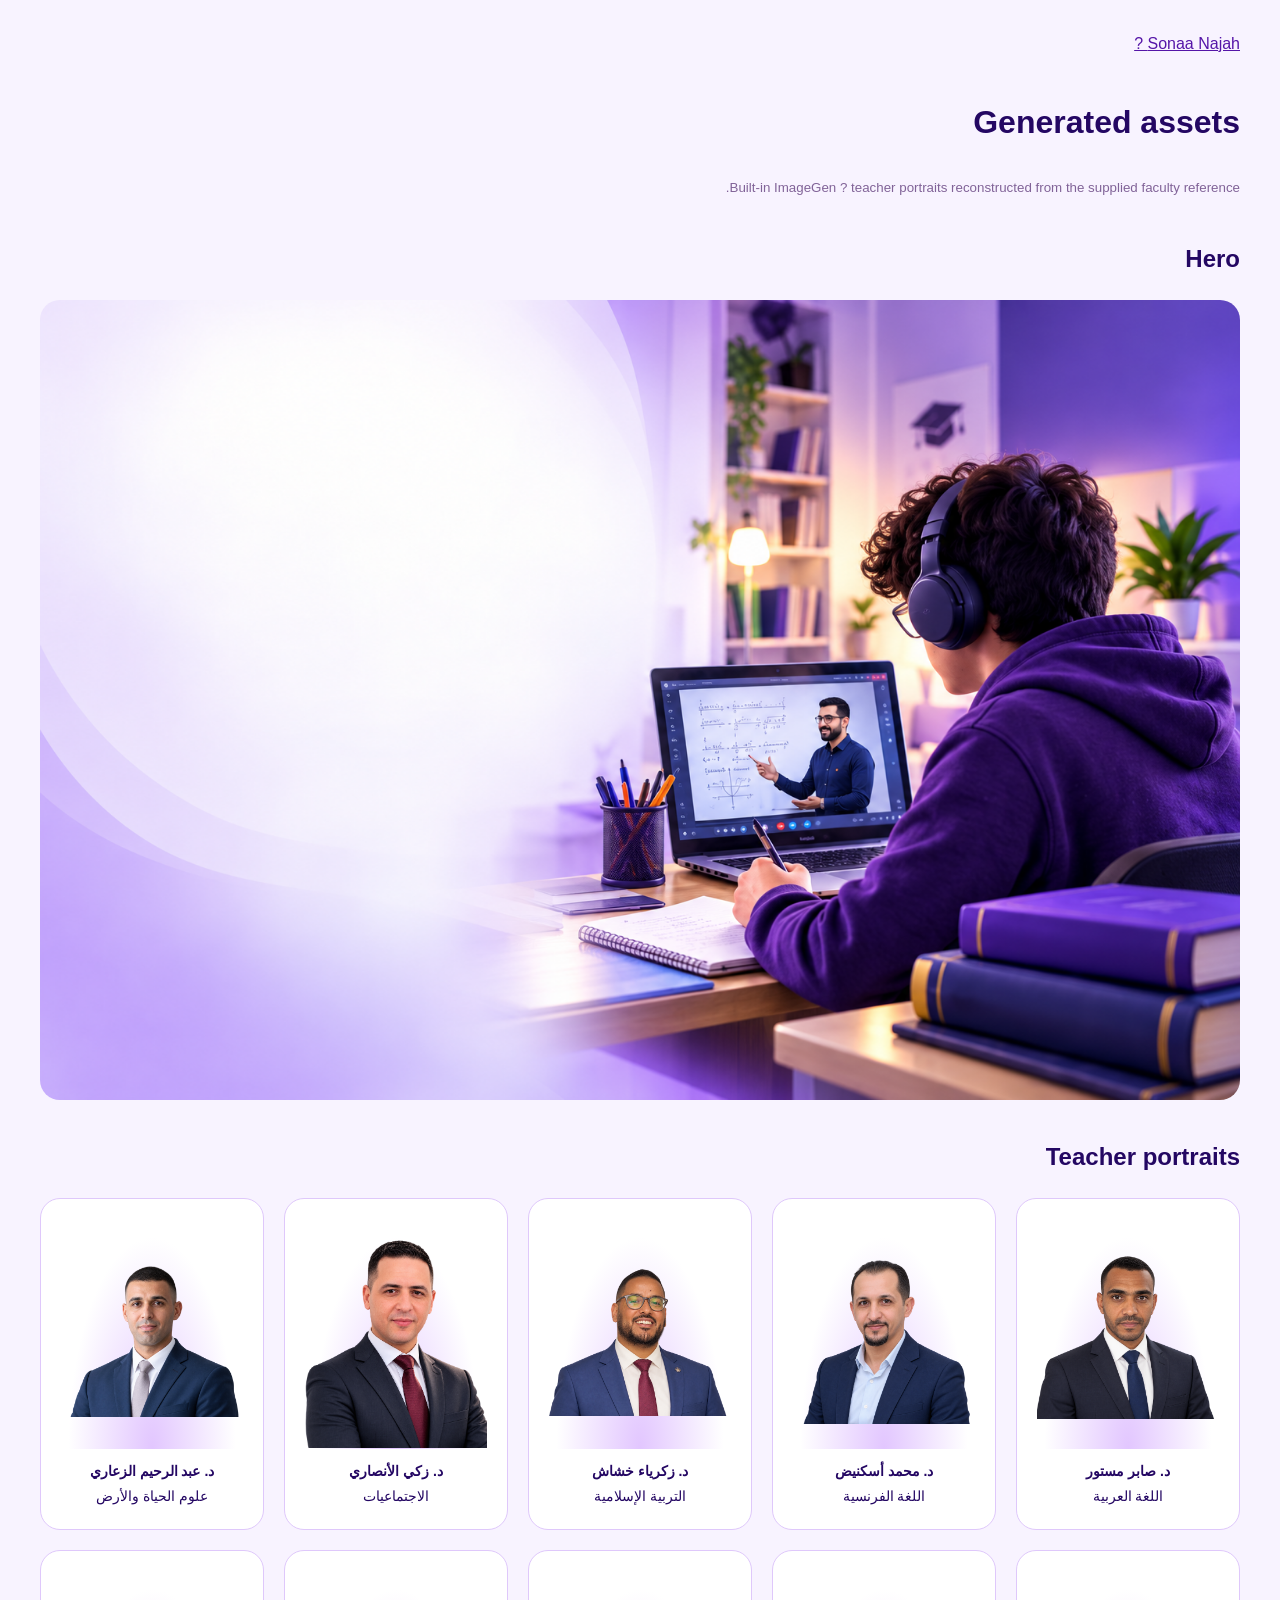
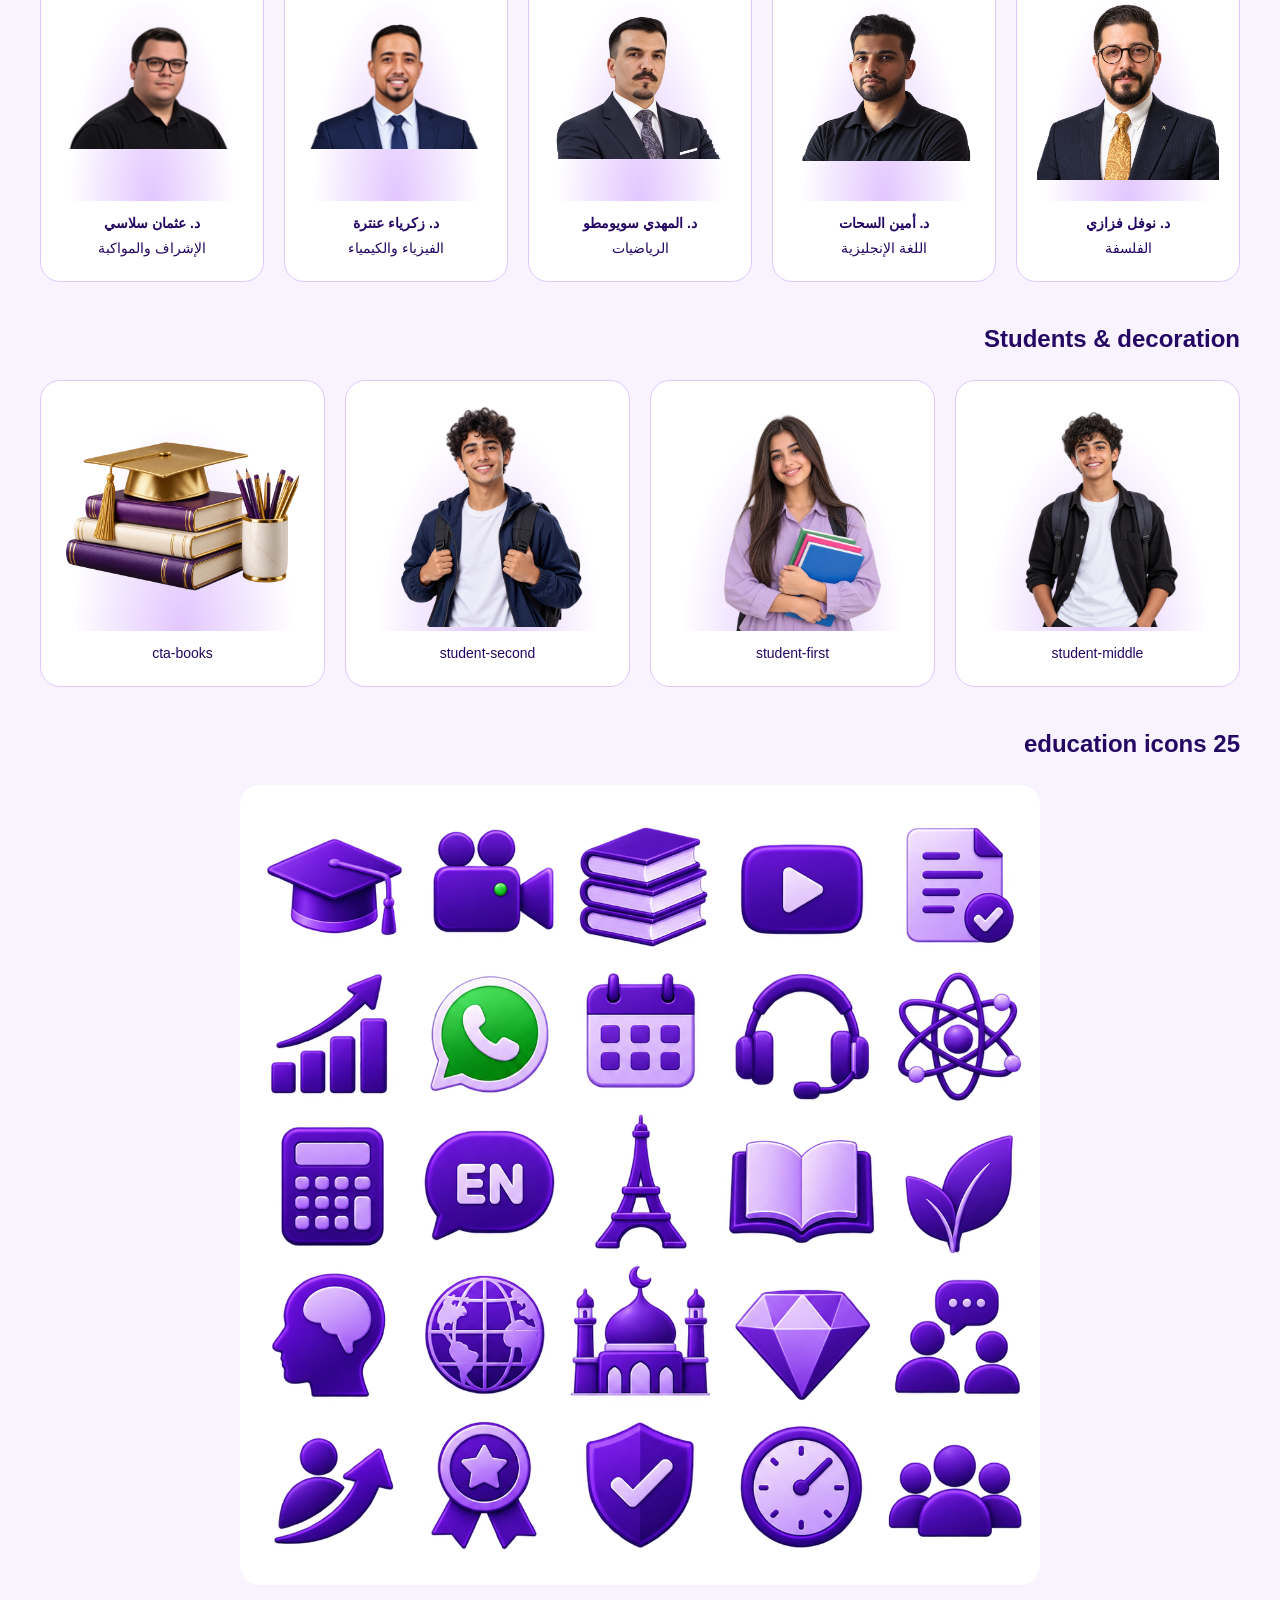
==== assets-preview.html @ 2493c521 "first commit" ====
<!doctype html><html lang="ar" dir="rtl"><meta charset="utf-8"><meta name="viewport" content="width=device-width,initial-scale=1"><title>Sonaa Najah - Asset review</title><style>body{font:16px Arial,sans-serif;background:#f8f3ff;color:#240763;margin:30px;line-height:1.8}main{max-width:1200px;margin:auto}a{color:#5515a8}.grid{display:grid;grid-template-columns:repeat(auto-fit,minmax(200px,1fr));gap:20px}figure{margin:0;background:white;border:1px solid #dfc8fb;border-radius:20px;padding:20px;text-align:center}figure img{width:100%;height:230px;object-fit:contain;background:radial-gradient(ellipse at bottom,#e2c6ff,transparent 65%)}.wide{display:block;width:100%;height:auto;border-radius:20px}.atlas{max-width:800px;margin:auto;background:white}h1,h2{margin-top:35px}figcaption{font-size:14px}small{color:#816398}</style><main><a href="index.html">Sonaa Najah ?</a><h1>Generated assets</h1><small>Built-in ImageGen ? teacher portraits reconstructed from the supplied faculty reference.</small><h2>Hero</h2><img class="wide" src="assets/images/hero-generated.png" alt="Hero"><h2>Teacher portraits</h2><div class="grid"><figure><img src="assets/images/teacher-0-generated.png" alt="د. صابر مستور"><figcaption><strong>د. صابر مستور</strong><br>اللغة العربية</figcaption></figure><figure><img src="assets/images/teacher-1-generated.png" alt="د. محمد أسكنيض"><figcaption><strong>د. محمد أسكنيض</strong><br>اللغة الفرنسية</figcaption></figure><figure><img src="assets/images/teacher-2-generated.png" alt="د. زكرياء خشاش"><figcaption><strong>د. زكرياء خشاش</strong><br>التربية الإسلامية</figcaption></figure><figure><img src="assets/images/teacher-3-generated.png" alt="د. زكي الأنصاري"><figcaption><strong>د. زكي الأنصاري</strong><br>الاجتماعيات</figcaption></figure><figure><img src="assets/images/teacher-4-generated.png" alt="د. عبد الرحيم الزعاري"><figcaption><strong>د. عبد الرحيم الزعاري</strong><br>علوم الحياة والأرض</figcaption></figure><figure><img src="assets/images/teacher-5-generated.png" alt="د. نوفل فزازي"><figcaption><strong>د. نوفل فزازي</strong><br>الفلسفة</figcaption></figure><figure><img src="assets/images/teacher-6-generated.png" alt="د. أمين السحات"><figcaption><strong>د. أمين السحات</strong><br>اللغة الإنجليزية</figcaption></figure><figure><img src="assets/images/teacher-7-generated.png" alt="د. المهدي سويومطو"><figcaption><strong>د. المهدي سويومطو</strong><br>الرياضيات</figcaption></figure><figure><img src="assets/images/teacher-8-generated.png" alt="د. زكرياء عنترة"><figcaption><strong>د. زكرياء عنترة</strong><br>الفيزياء والكيمياء</figcaption></figure><figure><img src="assets/images/teacher-9-generated.png" alt="د. عثمان سلاسي"><figcaption><strong>د. عثمان سلاسي</strong><br>الإشراف والمواكبة</figcaption></figure></div><h2>Students & decoration</h2><div class="grid"><figure><img src="assets/images/student-middle.png" alt="student-middle"><figcaption>student-middle</figcaption></figure><figure><img src="assets/images/student-first.png" alt="student-first"><figcaption>student-first</figcaption></figure><figure><img src="assets/images/student-second.png" alt="student-second"><figcaption>student-second</figcaption></figure><figure><img src="assets/images/cta-books.png" alt="cta-books"><figcaption>cta-books</figcaption></figure></div><h2>25 education icons</h2><img class="wide atlas" src="assets/icons/education-atlas.png" alt="25 icon education atlas"></main></html>
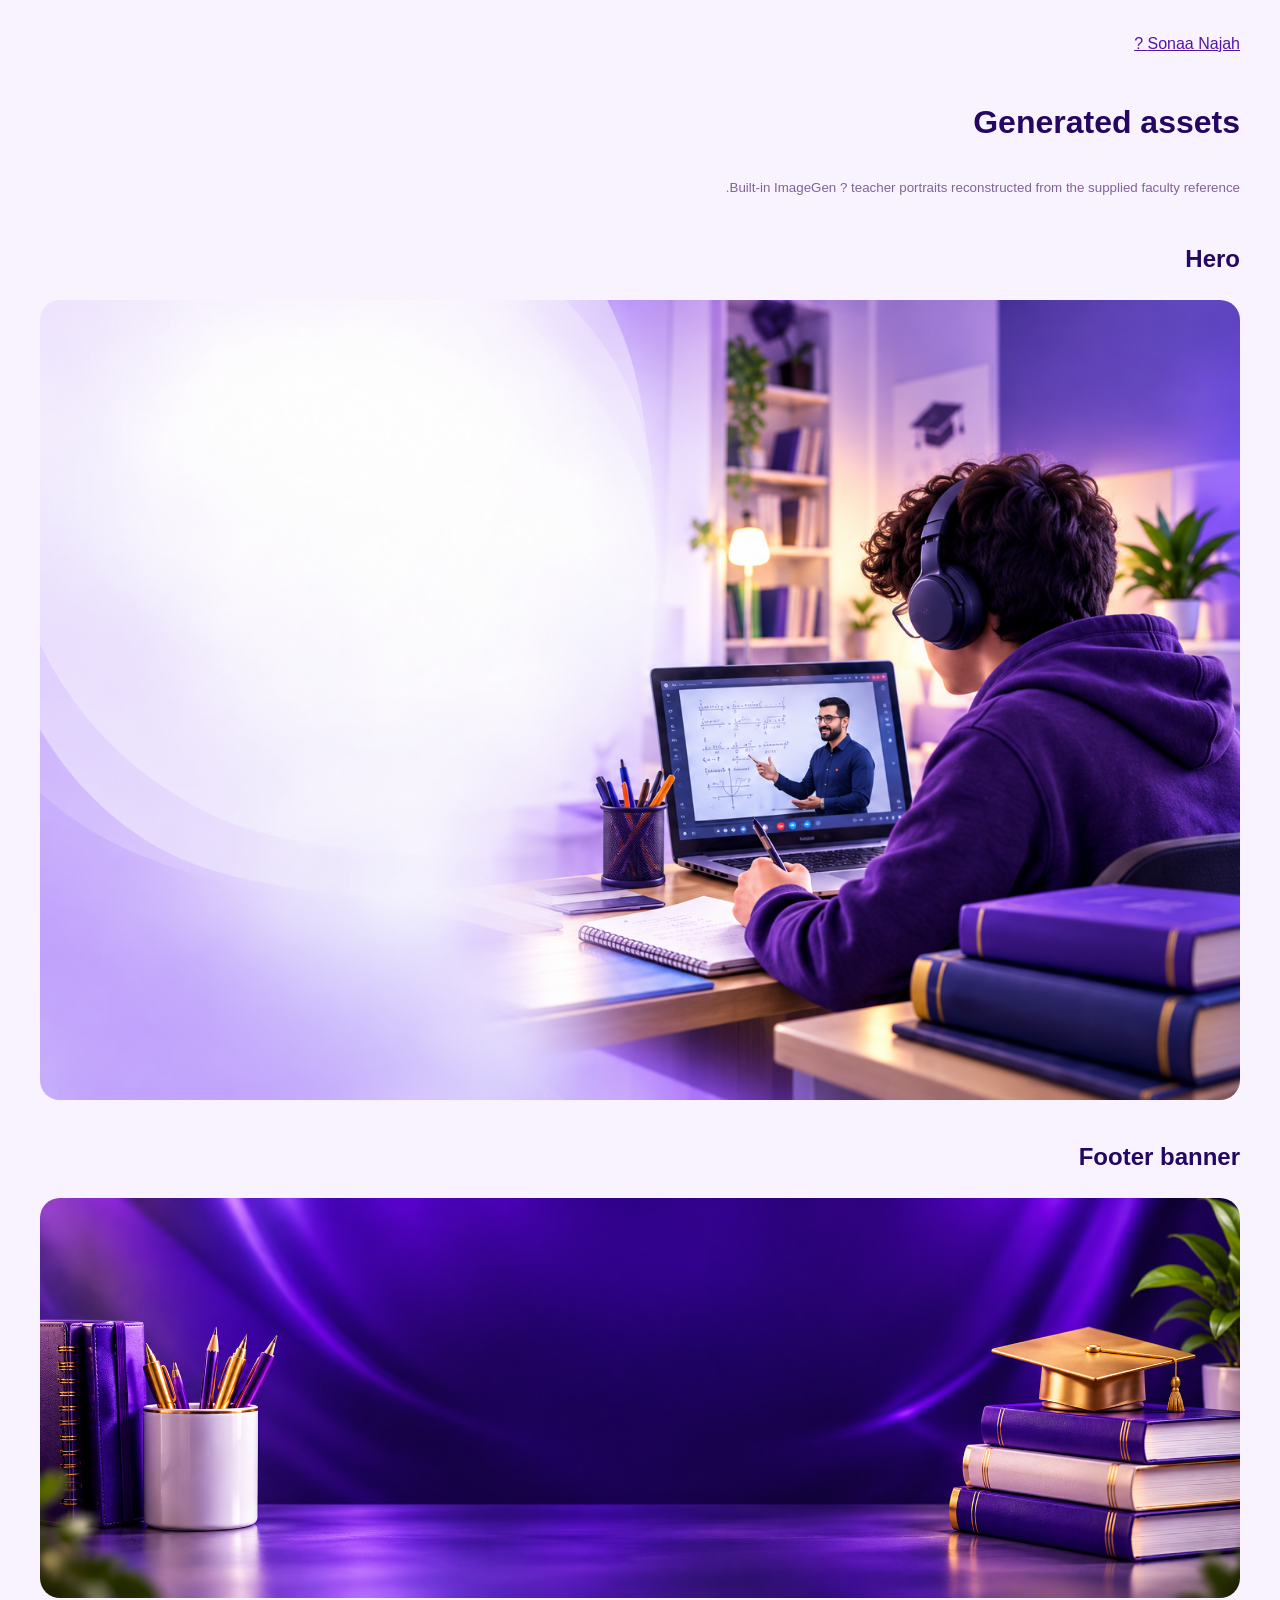
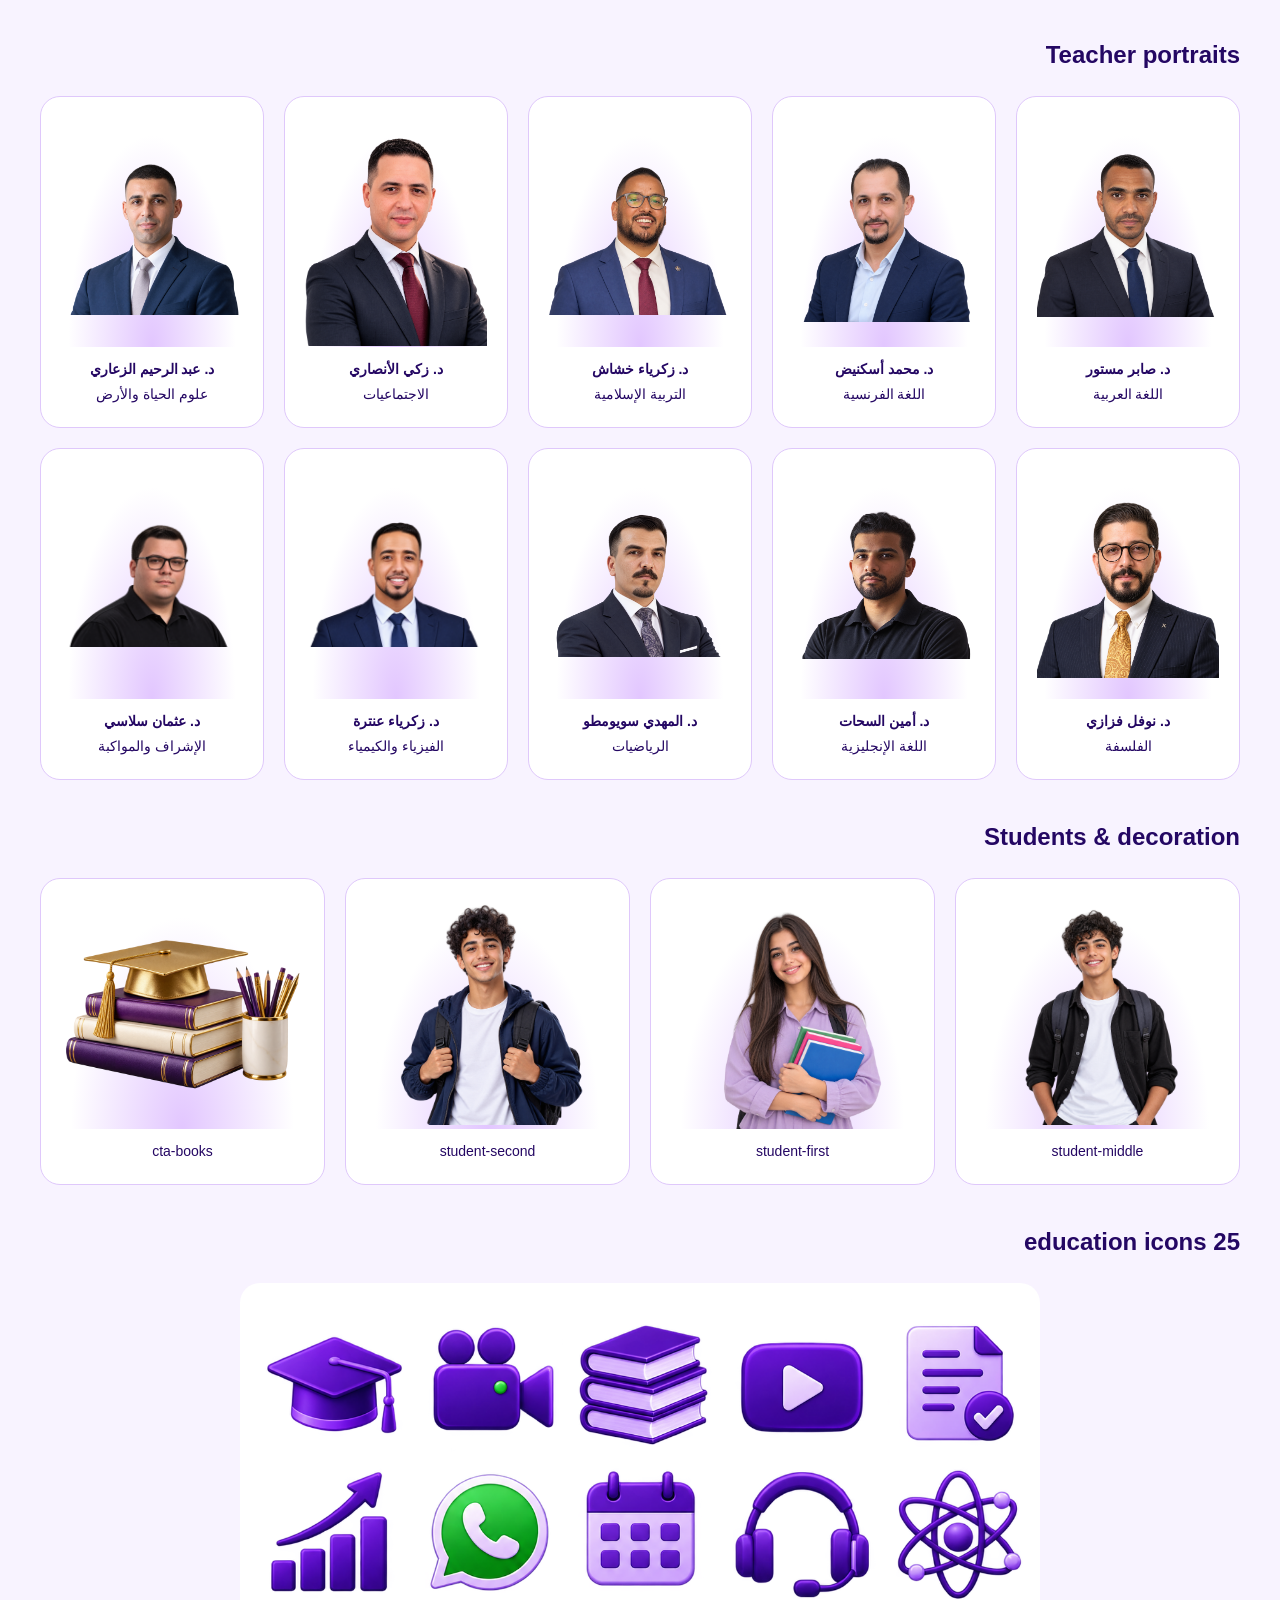
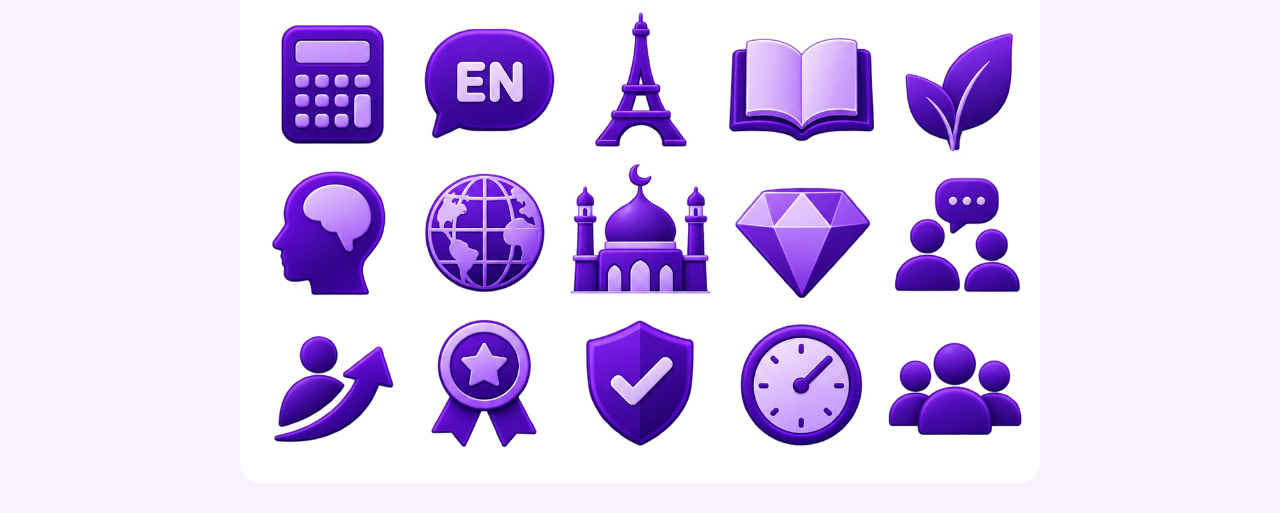
==== commit e8a0f055: "Update footer to match reference design" ====
--- a/assets-preview.html
+++ b/assets-preview.html
@@ -1 +1 @@
-<!doctype html><html lang="ar" dir="rtl"><meta charset="utf-8"><meta name="viewport" content="width=device-width,initial-scale=1"><title>Sonaa Najah - Asset review</title><style>body{font:16px Arial,sans-serif;background:#f8f3ff;color:#240763;margin:30px;line-height:1.8}main{max-width:1200px;margin:auto}a{color:#5515a8}.grid{display:grid;grid-template-columns:repeat(auto-fit,minmax(200px,1fr));gap:20px}figure{margin:0;background:white;border:1px solid #dfc8fb;border-radius:20px;padding:20px;text-align:center}figure img{width:100%;height:230px;object-fit:contain;background:radial-gradient(ellipse at bottom,#e2c6ff,transparent 65%)}.wide{display:block;width:100%;height:auto;border-radius:20px}.atlas{max-width:800px;margin:auto;background:white}h1,h2{margin-top:35px}figcaption{font-size:14px}small{color:#816398}</style><main><a href="index.html">Sonaa Najah ?</a><h1>Generated assets</h1><small>Built-in ImageGen ? teacher portraits reconstructed from the supplied faculty reference.</small><h2>Hero</h2><img class="wide" src="assets/images/hero-generated.png" alt="Hero"><h2>Teacher portraits</h2><div class="grid"><figure><img src="assets/images/teacher-0-generated.png" alt="د. صابر مستور"><figcaption><strong>د. صابر مستور</strong><br>اللغة العربية</figcaption></figure><figure><img src="assets/images/teacher-1-generated.png" alt="د. محمد أسكنيض"><figcaption><strong>د. محمد أسكنيض</strong><br>اللغة الفرنسية</figcaption></figure><figure><img src="assets/images/teacher-2-generated.png" alt="د. زكرياء خشاش"><figcaption><strong>د. زكرياء خشاش</strong><br>التربية الإسلامية</figcaption></figure><figure><img src="assets/images/teacher-3-generated.png" alt="د. زكي الأنصاري"><figcaption><strong>د. زكي الأنصاري</strong><br>الاجتماعيات</figcaption></figure><figure><img src="assets/images/teacher-4-generated.png" alt="د. عبد الرحيم الزعاري"><figcaption><strong>د. عبد الرحيم الزعاري</strong><br>علوم الحياة والأرض</figcaption></figure><figure><img src="assets/images/teacher-5-generated.png" alt="د. نوفل فزازي"><figcaption><strong>د. نوفل فزازي</strong><br>الفلسفة</figcaption></figure><figure><img src="assets/images/teacher-6-generated.png" alt="د. أمين السحات"><figcaption><strong>د. أمين السحات</strong><br>اللغة الإنجليزية</figcaption></figure><figure><img src="assets/images/teacher-7-generated.png" alt="د. المهدي سويومطو"><figcaption><strong>د. المهدي سويومطو</strong><br>الرياضيات</figcaption></figure><figure><img src="assets/images/teacher-8-generated.png" alt="د. زكرياء عنترة"><figcaption><strong>د. زكرياء عنترة</strong><br>الفيزياء والكيمياء</figcaption></figure><figure><img src="assets/images/teacher-9-generated.png" alt="د. عثمان سلاسي"><figcaption><strong>د. عثمان سلاسي</strong><br>الإشراف والمواكبة</figcaption></figure></div><h2>Students & decoration</h2><div class="grid"><figure><img src="assets/images/student-middle.png" alt="student-middle"><figcaption>student-middle</figcaption></figure><figure><img src="assets/images/student-first.png" alt="student-first"><figcaption>student-first</figcaption></figure><figure><img src="assets/images/student-second.png" alt="student-second"><figcaption>student-second</figcaption></figure><figure><img src="assets/images/cta-books.png" alt="cta-books"><figcaption>cta-books</figcaption></figure></div><h2>25 education icons</h2><img class="wide atlas" src="assets/icons/education-atlas.png" alt="25 icon education atlas"></main></html>+<!doctype html><html lang="ar" dir="rtl"><meta charset="utf-8"><meta name="viewport" content="width=device-width,initial-scale=1"><title>Sonaa Najah - Asset review</title><style>body{font:16px Arial,sans-serif;background:#f8f3ff;color:#240763;margin:30px;line-height:1.8}main{max-width:1200px;margin:auto}a{color:#5515a8}.grid{display:grid;grid-template-columns:repeat(auto-fit,minmax(200px,1fr));gap:20px}figure{margin:0;background:white;border:1px solid #dfc8fb;border-radius:20px;padding:20px;text-align:center}figure img{width:100%;height:230px;object-fit:contain;background:radial-gradient(ellipse at bottom,#e2c6ff,transparent 65%)}.wide{display:block;width:100%;height:auto;border-radius:20px}.atlas{max-width:800px;margin:auto;background:white}h1,h2{margin-top:35px}figcaption{font-size:14px}small{color:#816398}</style><main><a href="index.html">Sonaa Najah ?</a><h1>Generated assets</h1><small>Built-in ImageGen ? teacher portraits reconstructed from the supplied faculty reference.</small><h2>Hero</h2><img class="wide" src="assets/images/hero-generated.png" alt="Hero"><h2>Footer banner</h2><img class="wide" src="assets/images/footer-banner-generated.png" alt="Footer banner"><h2>Teacher portraits</h2><div class="grid"><figure><img src="assets/images/teacher-0-generated.png" alt="د. صابر مستور"><figcaption><strong>د. صابر مستور</strong><br>اللغة العربية</figcaption></figure><figure><img src="assets/images/teacher-1-generated.png" alt="د. محمد أسكنيض"><figcaption><strong>د. محمد أسكنيض</strong><br>اللغة الفرنسية</figcaption></figure><figure><img src="assets/images/teacher-2-generated.png" alt="د. زكرياء خشاش"><figcaption><strong>د. زكرياء خشاش</strong><br>التربية الإسلامية</figcaption></figure><figure><img src="assets/images/teacher-3-generated.png" alt="د. زكي الأنصاري"><figcaption><strong>د. زكي الأنصاري</strong><br>الاجتماعيات</figcaption></figure><figure><img src="assets/images/teacher-4-generated.png" alt="د. عبد الرحيم الزعاري"><figcaption><strong>د. عبد الرحيم الزعاري</strong><br>علوم الحياة والأرض</figcaption></figure><figure><img src="assets/images/teacher-5-generated.png" alt="د. نوفل فزازي"><figcaption><strong>د. نوفل فزازي</strong><br>الفلسفة</figcaption></figure><figure><img src="assets/images/teacher-6-generated.png" alt="د. أمين السحات"><figcaption><strong>د. أمين السحات</strong><br>اللغة الإنجليزية</figcaption></figure><figure><img src="assets/images/teacher-7-generated.png" alt="د. المهدي سويومطو"><figcaption><strong>د. المهدي سويومطو</strong><br>الرياضيات</figcaption></figure><figure><img src="assets/images/teacher-8-generated.png" alt="د. زكرياء عنترة"><figcaption><strong>د. زكرياء عنترة</strong><br>الفيزياء والكيمياء</figcaption></figure><figure><img src="assets/images/teacher-9-generated.png" alt="د. عثمان سلاسي"><figcaption><strong>د. عثمان سلاسي</strong><br>الإشراف والمواكبة</figcaption></figure></div><h2>Students & decoration</h2><div class="grid"><figure><img src="assets/images/student-middle.png" alt="student-middle"><figcaption>student-middle</figcaption></figure><figure><img src="assets/images/student-first.png" alt="student-first"><figcaption>student-first</figcaption></figure><figure><img src="assets/images/student-second.png" alt="student-second"><figcaption>student-second</figcaption></figure><figure><img src="assets/images/cta-books.png" alt="cta-books"><figcaption>cta-books</figcaption></figure></div><h2>25 education icons</h2><img class="wide atlas" src="assets/icons/education-atlas.png" alt="25 icon education atlas"></main></html>
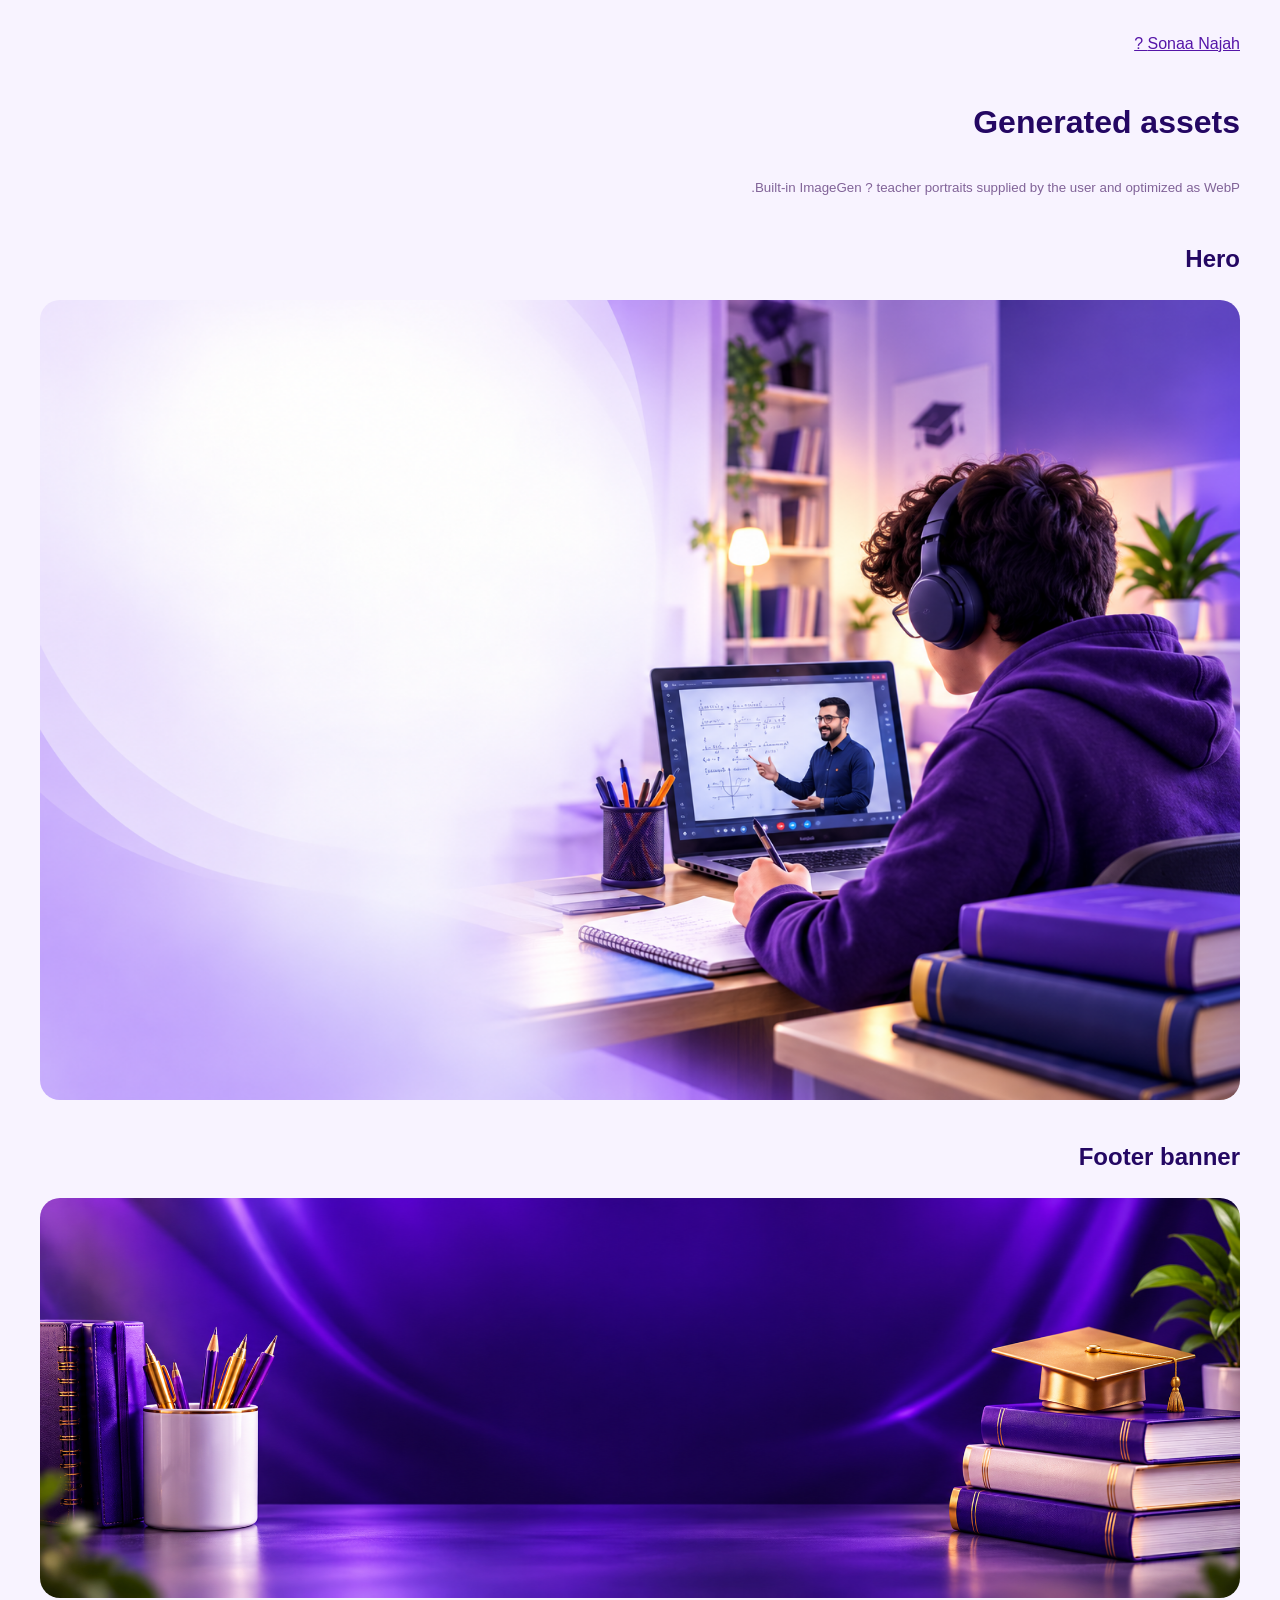
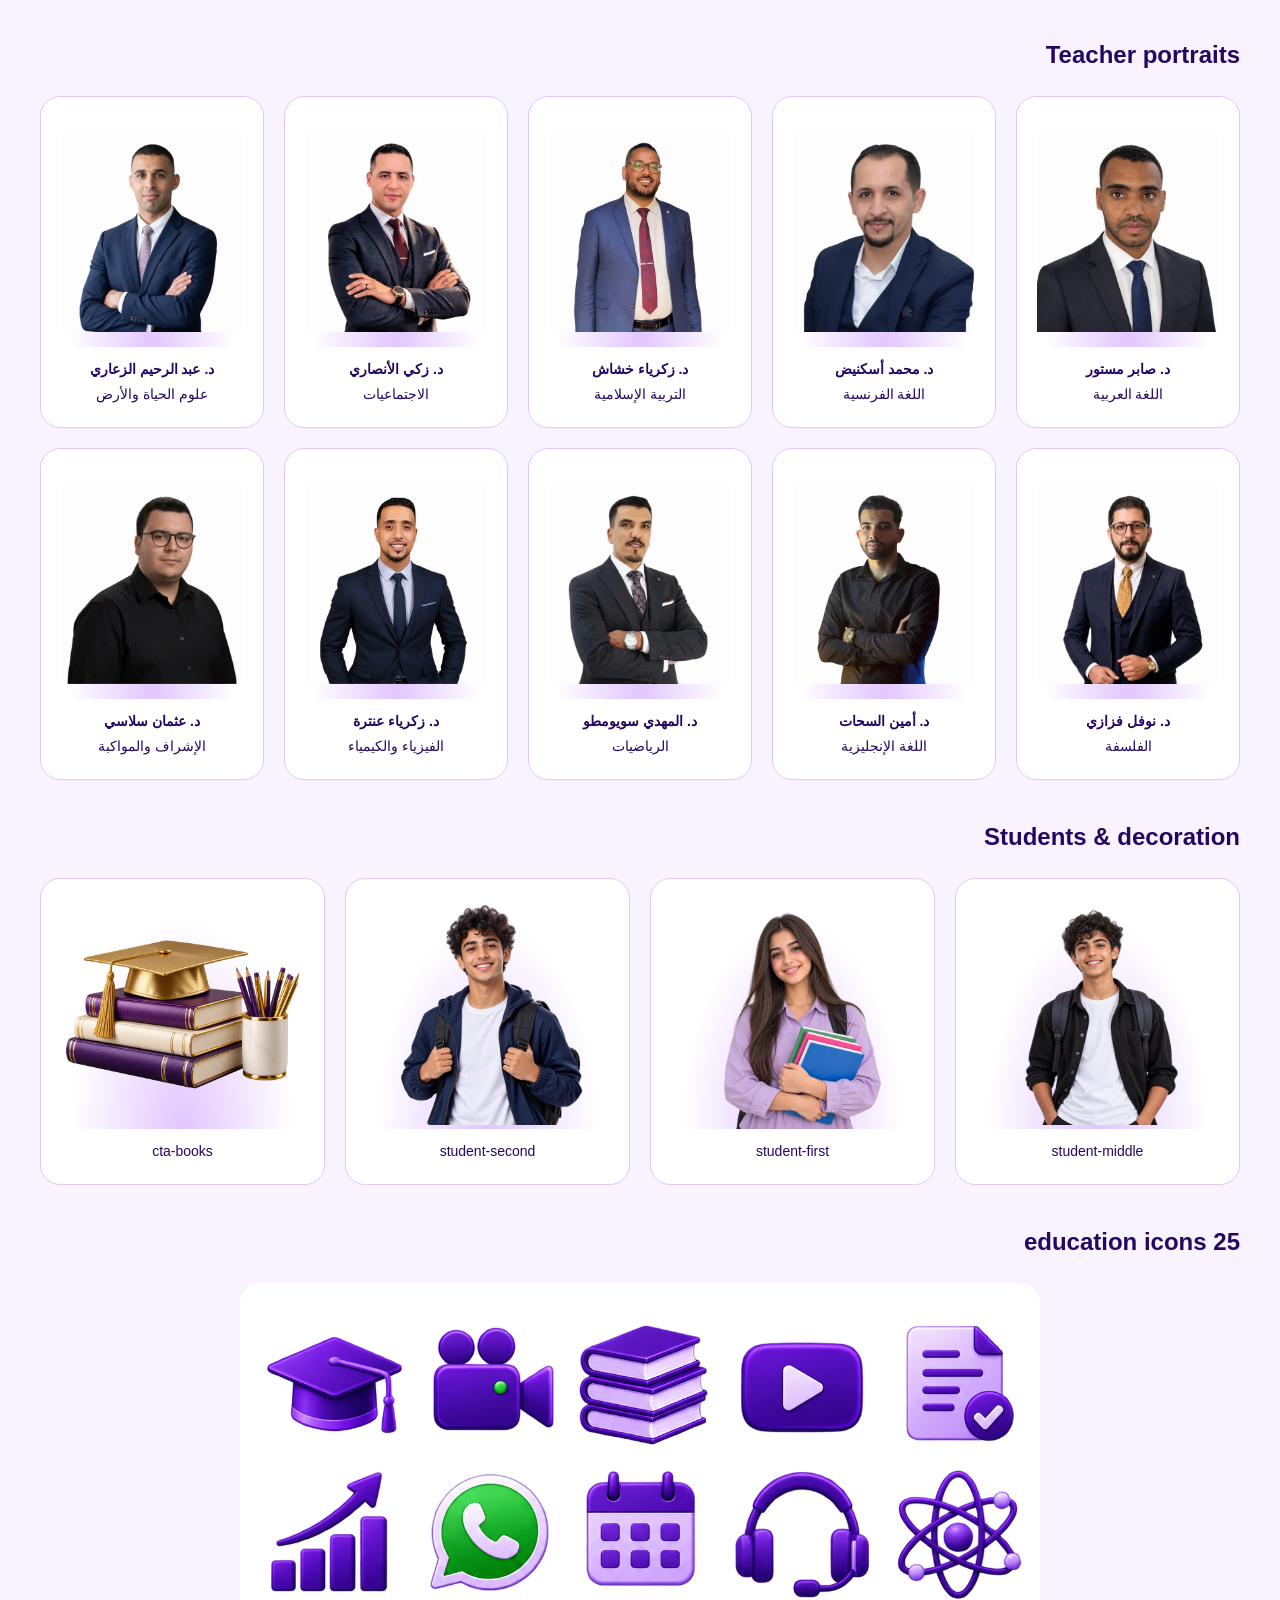
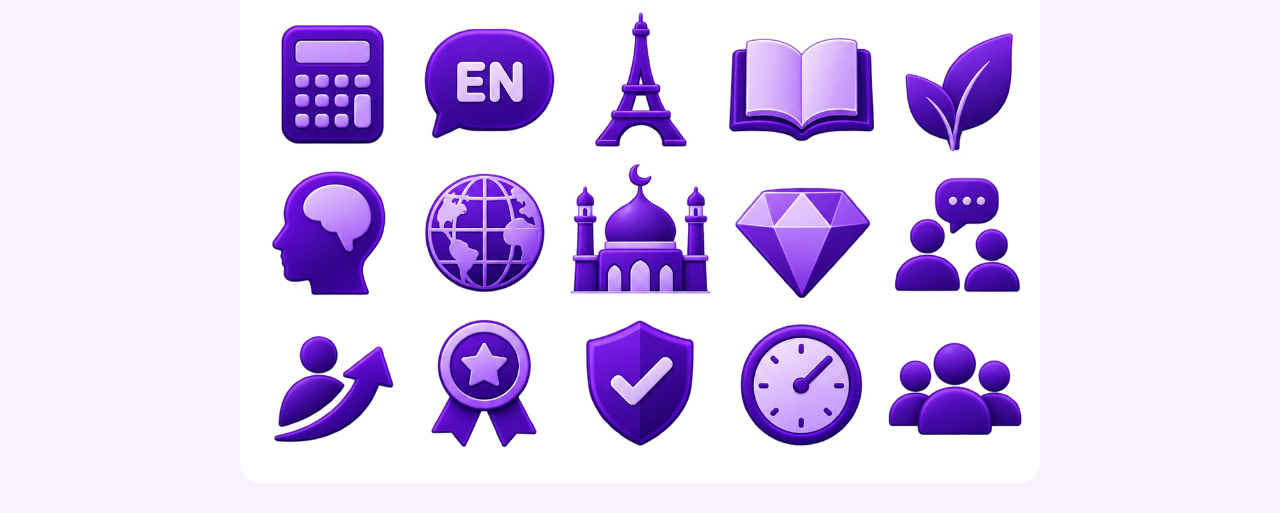
==== commit f98ab3a3: "Refine mobile design, teacher photos and registration pricing" ====
--- a/assets-preview.html
+++ b/assets-preview.html
@@ -1 +1 @@
-<!doctype html><html lang="ar" dir="rtl"><meta charset="utf-8"><meta name="viewport" content="width=device-width,initial-scale=1"><title>Sonaa Najah - Asset review</title><style>body{font:16px Arial,sans-serif;background:#f8f3ff;color:#240763;margin:30px;line-height:1.8}main{max-width:1200px;margin:auto}a{color:#5515a8}.grid{display:grid;grid-template-columns:repeat(auto-fit,minmax(200px,1fr));gap:20px}figure{margin:0;background:white;border:1px solid #dfc8fb;border-radius:20px;padding:20px;text-align:center}figure img{width:100%;height:230px;object-fit:contain;background:radial-gradient(ellipse at bottom,#e2c6ff,transparent 65%)}.wide{display:block;width:100%;height:auto;border-radius:20px}.atlas{max-width:800px;margin:auto;background:white}h1,h2{margin-top:35px}figcaption{font-size:14px}small{color:#816398}</style><main><a href="index.html">Sonaa Najah ?</a><h1>Generated assets</h1><small>Built-in ImageGen ? teacher portraits reconstructed from the supplied faculty reference.</small><h2>Hero</h2><img class="wide" src="assets/images/hero-generated.png" alt="Hero"><h2>Footer banner</h2><img class="wide" src="assets/images/footer-banner-generated.png" alt="Footer banner"><h2>Teacher portraits</h2><div class="grid"><figure><img src="assets/images/teacher-0-generated.png" alt="د. صابر مستور"><figcaption><strong>د. صابر مستور</strong><br>اللغة العربية</figcaption></figure><figure><img src="assets/images/teacher-1-generated.png" alt="د. محمد أسكنيض"><figcaption><strong>د. محمد أسكنيض</strong><br>اللغة الفرنسية</figcaption></figure><figure><img src="assets/images/teacher-2-generated.png" alt="د. زكرياء خشاش"><figcaption><strong>د. زكرياء خشاش</strong><br>التربية الإسلامية</figcaption></figure><figure><img src="assets/images/teacher-3-generated.png" alt="د. زكي الأنصاري"><figcaption><strong>د. زكي الأنصاري</strong><br>الاجتماعيات</figcaption></figure><figure><img src="assets/images/teacher-4-generated.png" alt="د. عبد الرحيم الزعاري"><figcaption><strong>د. عبد الرحيم الزعاري</strong><br>علوم الحياة والأرض</figcaption></figure><figure><img src="assets/images/teacher-5-generated.png" alt="د. نوفل فزازي"><figcaption><strong>د. نوفل فزازي</strong><br>الفلسفة</figcaption></figure><figure><img src="assets/images/teacher-6-generated.png" alt="د. أمين السحات"><figcaption><strong>د. أمين السحات</strong><br>اللغة الإنجليزية</figcaption></figure><figure><img src="assets/images/teacher-7-generated.png" alt="د. المهدي سويومطو"><figcaption><strong>د. المهدي سويومطو</strong><br>الرياضيات</figcaption></figure><figure><img src="assets/images/teacher-8-generated.png" alt="د. زكرياء عنترة"><figcaption><strong>د. زكرياء عنترة</strong><br>الفيزياء والكيمياء</figcaption></figure><figure><img src="assets/images/teacher-9-generated.png" alt="د. عثمان سلاسي"><figcaption><strong>د. عثمان سلاسي</strong><br>الإشراف والمواكبة</figcaption></figure></div><h2>Students & decoration</h2><div class="grid"><figure><img src="assets/images/student-middle.png" alt="student-middle"><figcaption>student-middle</figcaption></figure><figure><img src="assets/images/student-first.png" alt="student-first"><figcaption>student-first</figcaption></figure><figure><img src="assets/images/student-second.png" alt="student-second"><figcaption>student-second</figcaption></figure><figure><img src="assets/images/cta-books.png" alt="cta-books"><figcaption>cta-books</figcaption></figure></div><h2>25 education icons</h2><img class="wide atlas" src="assets/icons/education-atlas.png" alt="25 icon education atlas"></main></html>+<!doctype html><html lang="ar" dir="rtl"><meta charset="utf-8"><meta name="viewport" content="width=device-width,initial-scale=1"><title>Sonaa Najah - Asset review</title><style>body{font:16px Arial,sans-serif;background:#f8f3ff;color:#240763;margin:30px;line-height:1.8}main{max-width:1200px;margin:auto}a{color:#5515a8}.grid{display:grid;grid-template-columns:repeat(auto-fit,minmax(200px,1fr));gap:20px}figure{margin:0;background:white;border:1px solid #dfc8fb;border-radius:20px;padding:20px;text-align:center}figure img{width:100%;height:230px;object-fit:contain;background:radial-gradient(ellipse at bottom,#e2c6ff,transparent 65%)}.wide{display:block;width:100%;height:auto;border-radius:20px}.atlas{max-width:800px;margin:auto;background:white}h1,h2{margin-top:35px}figcaption{font-size:14px}small{color:#816398}</style><main><a href="index.html">Sonaa Najah ?</a><h1>Generated assets</h1><small>Built-in ImageGen ? teacher portraits supplied by the user and optimized as WebP.</small><h2>Hero</h2><img class="wide" src="assets/images/hero-generated.png" alt="Hero"><h2>Footer banner</h2><img class="wide" src="assets/images/footer-banner-generated.png" alt="Footer banner"><h2>Teacher portraits</h2><div class="grid"><figure><img src="assets/images/teacher-0-photo.webp" alt="د. صابر مستور"><figcaption><strong>د. صابر مستور</strong><br>اللغة العربية</figcaption></figure><figure><img src="assets/images/teacher-1-photo.webp" alt="د. محمد أسكنيض"><figcaption><strong>د. محمد أسكنيض</strong><br>اللغة الفرنسية</figcaption></figure><figure><img src="assets/images/teacher-2-photo.webp" alt="د. زكرياء خشاش"><figcaption><strong>د. زكرياء خشاش</strong><br>التربية الإسلامية</figcaption></figure><figure><img src="assets/images/teacher-3-photo.webp" alt="د. زكي الأنصاري"><figcaption><strong>د. زكي الأنصاري</strong><br>الاجتماعيات</figcaption></figure><figure><img src="assets/images/teacher-4-photo.webp" alt="د. عبد الرحيم الزعاري"><figcaption><strong>د. عبد الرحيم الزعاري</strong><br>علوم الحياة والأرض</figcaption></figure><figure><img src="assets/images/teacher-5-photo.webp" alt="د. نوفل فزازي"><figcaption><strong>د. نوفل فزازي</strong><br>الفلسفة</figcaption></figure><figure><img src="assets/images/teacher-6-photo.webp" alt="د. أمين السحات"><figcaption><strong>د. أمين السحات</strong><br>اللغة الإنجليزية</figcaption></figure><figure><img src="assets/images/teacher-7-photo.webp" alt="د. المهدي سويومطو"><figcaption><strong>د. المهدي سويومطو</strong><br>الرياضيات</figcaption></figure><figure><img src="assets/images/teacher-8-photo.webp" alt="د. زكرياء عنترة"><figcaption><strong>د. زكرياء عنترة</strong><br>الفيزياء والكيمياء</figcaption></figure><figure><img src="assets/images/teacher-9-photo.webp" alt="د. عثمان سلاسي"><figcaption><strong>د. عثمان سلاسي</strong><br>الإشراف والمواكبة</figcaption></figure></div><h2>Students & decoration</h2><div class="grid"><figure><img src="assets/images/student-middle.png" alt="student-middle"><figcaption>student-middle</figcaption></figure><figure><img src="assets/images/student-first.png" alt="student-first"><figcaption>student-first</figcaption></figure><figure><img src="assets/images/student-second.png" alt="student-second"><figcaption>student-second</figcaption></figure><figure><img src="assets/images/cta-books.png" alt="cta-books"><figcaption>cta-books</figcaption></figure></div><h2>25 education icons</h2><img class="wide atlas" src="assets/icons/education-atlas.png" alt="25 icon education atlas"></main></html>
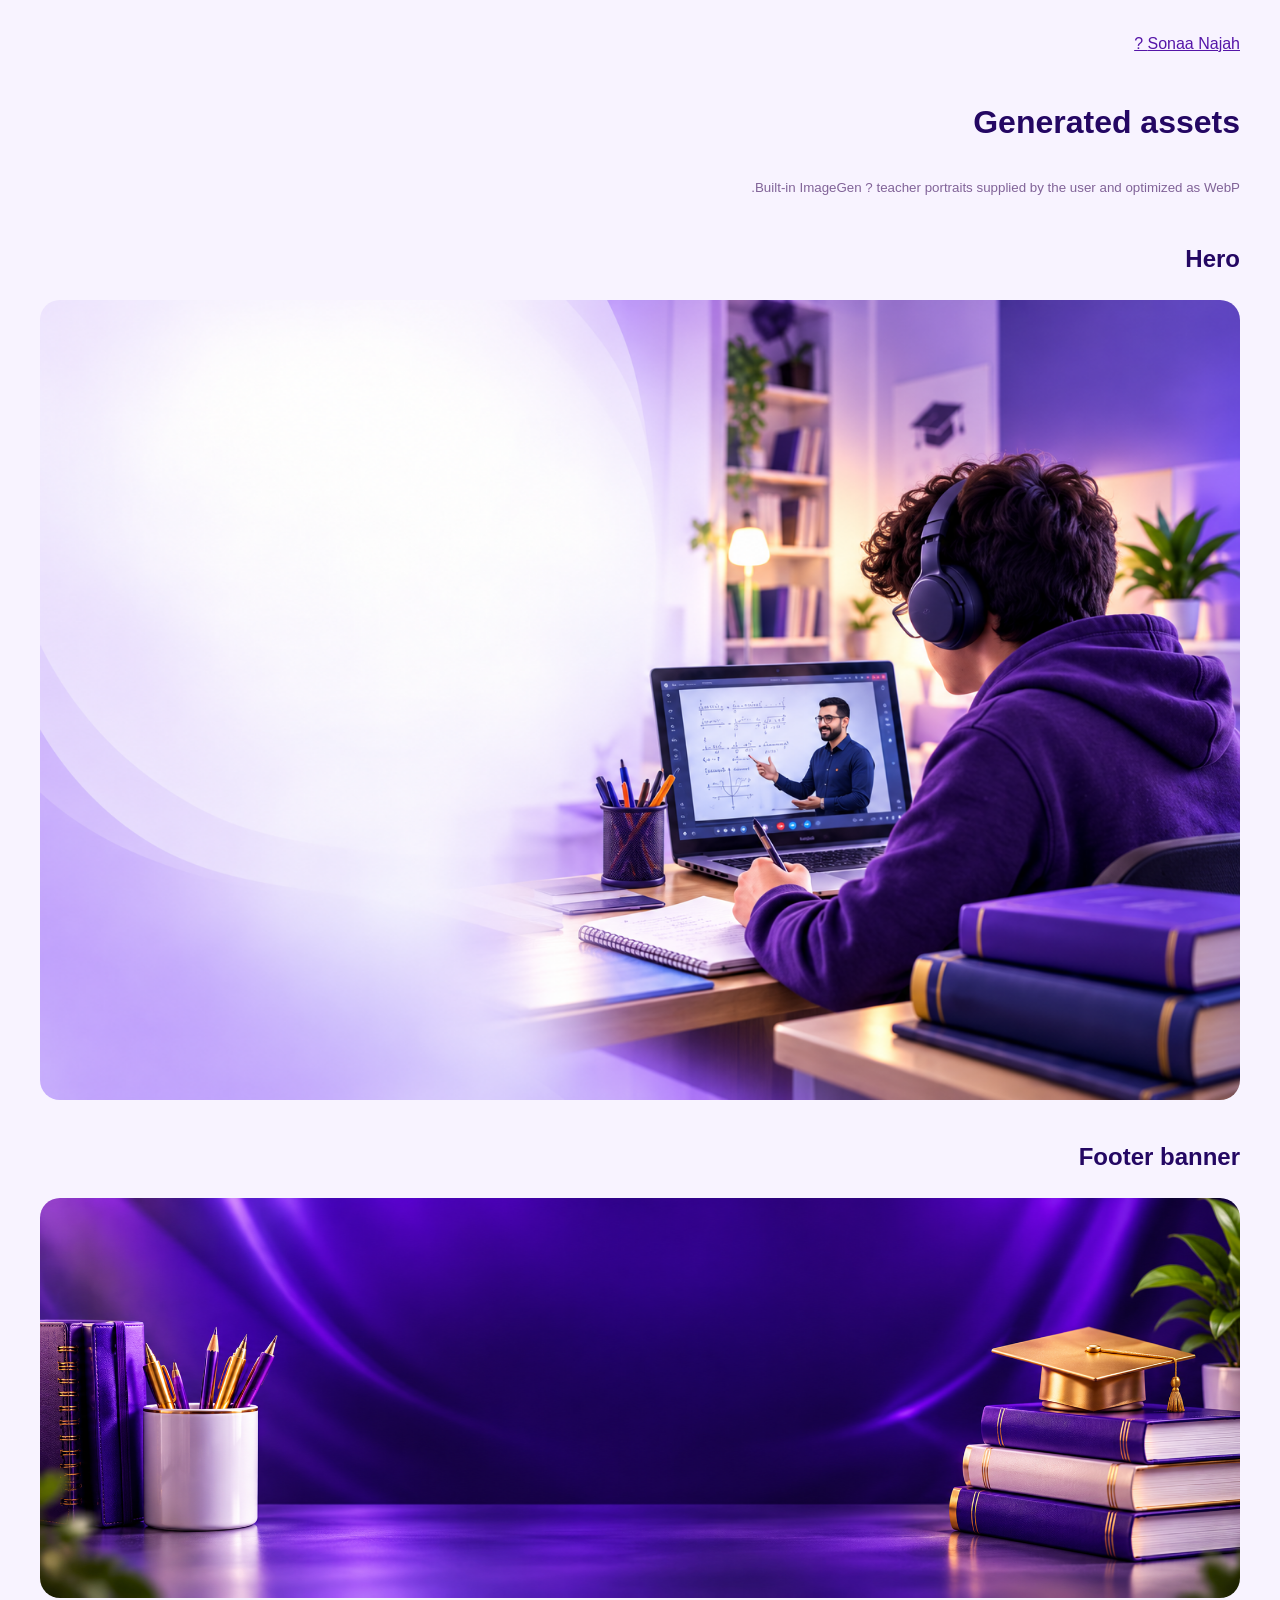
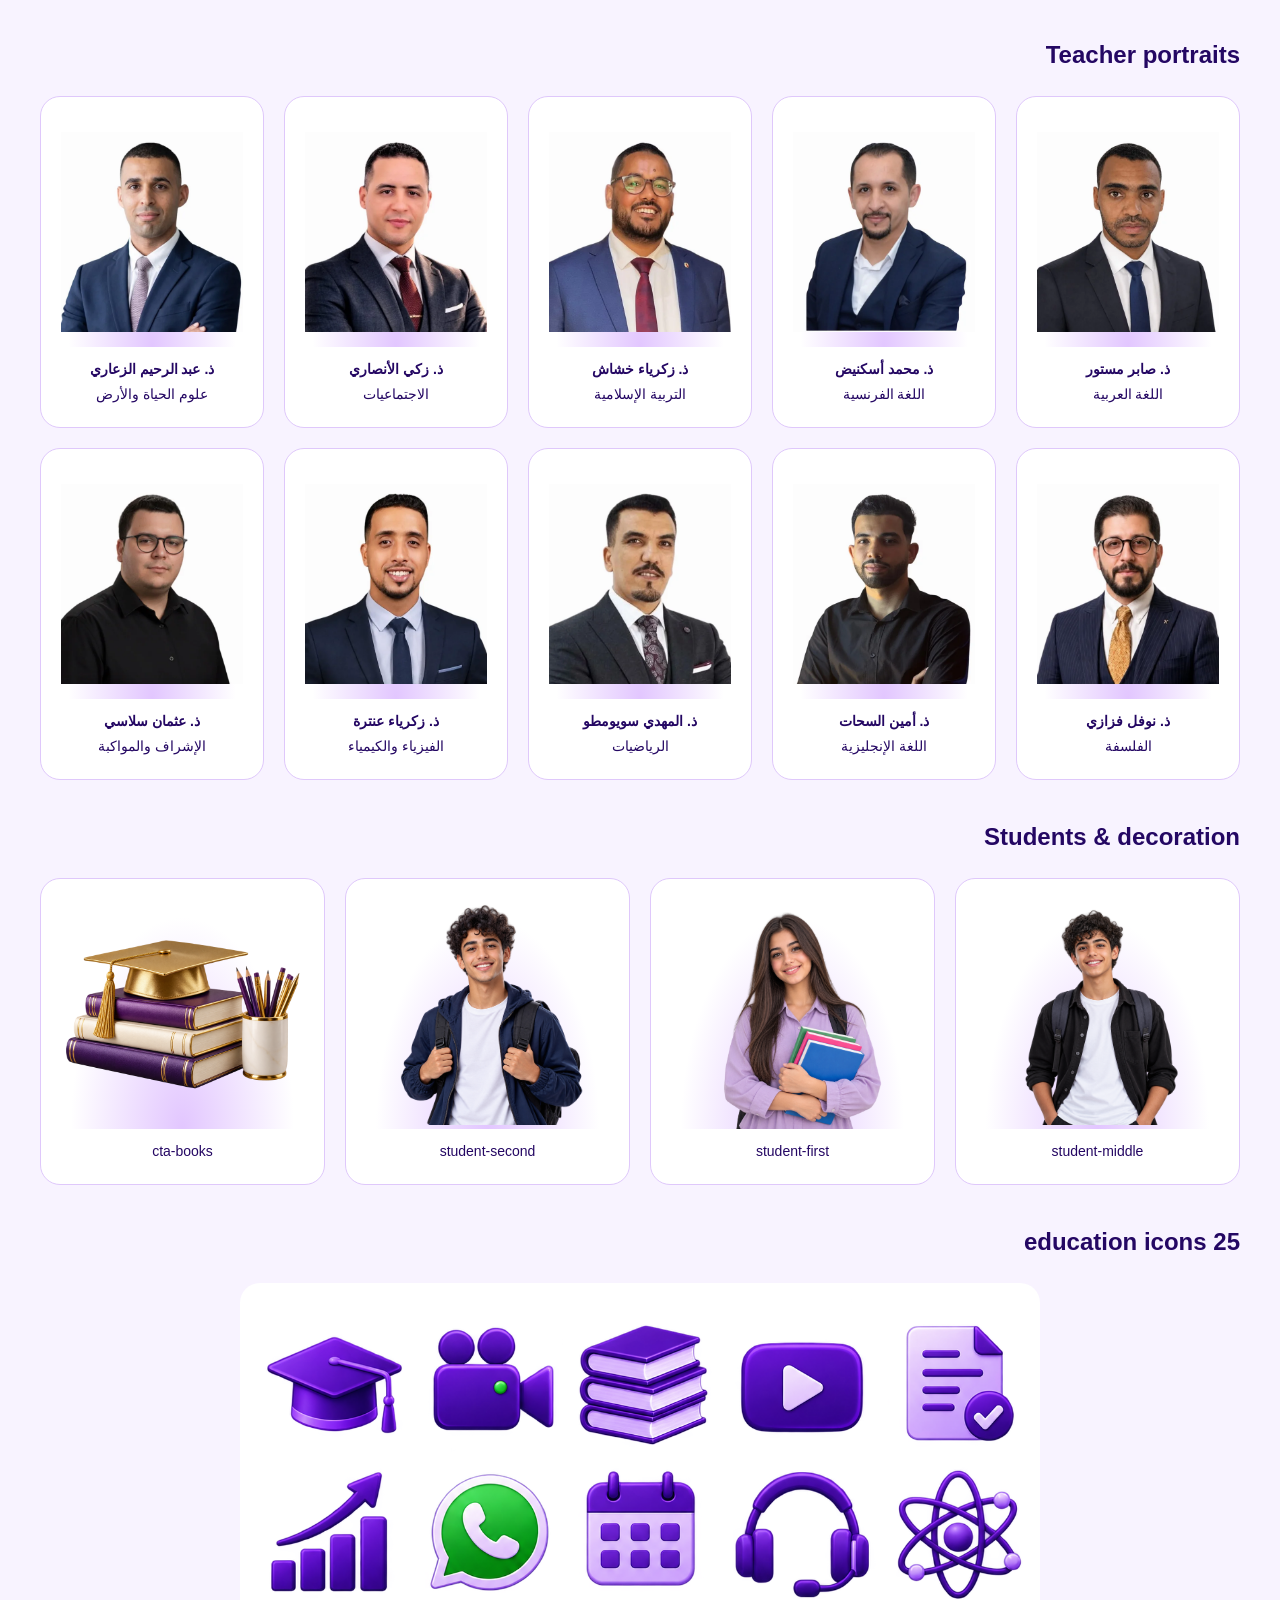
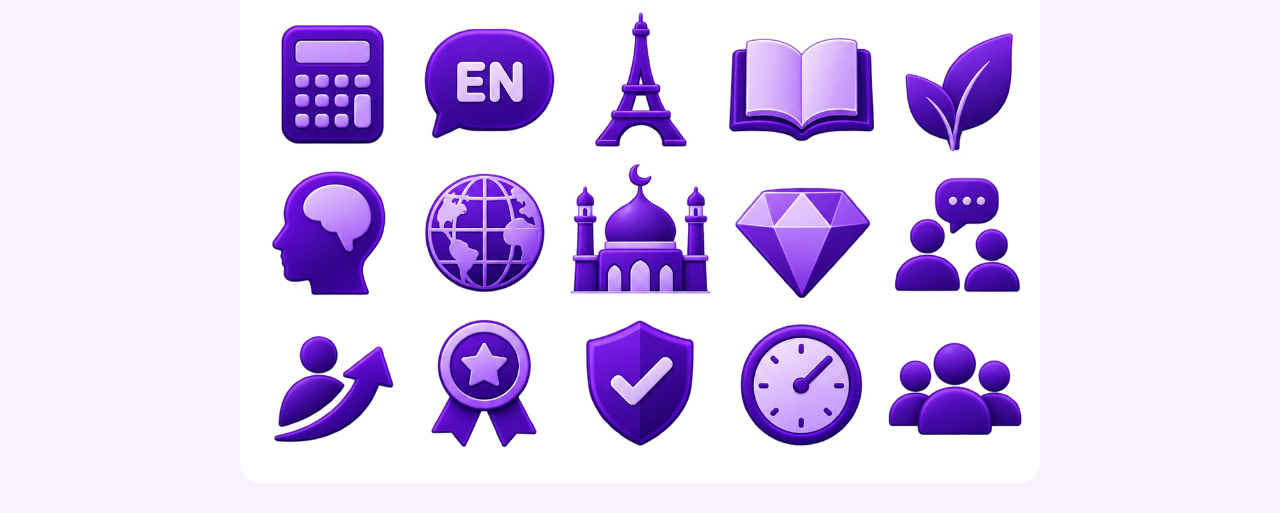
==== commit 794c7496: "Add teacher carousel and screenshot testimonials, improve mobile copy" ====
--- a/assets-preview.html
+++ b/assets-preview.html
@@ -1 +1 @@
-<!doctype html><html lang="ar" dir="rtl"><meta charset="utf-8"><meta name="viewport" content="width=device-width,initial-scale=1"><title>Sonaa Najah - Asset review</title><style>body{font:16px Arial,sans-serif;background:#f8f3ff;color:#240763;margin:30px;line-height:1.8}main{max-width:1200px;margin:auto}a{color:#5515a8}.grid{display:grid;grid-template-columns:repeat(auto-fit,minmax(200px,1fr));gap:20px}figure{margin:0;background:white;border:1px solid #dfc8fb;border-radius:20px;padding:20px;text-align:center}figure img{width:100%;height:230px;object-fit:contain;background:radial-gradient(ellipse at bottom,#e2c6ff,transparent 65%)}.wide{display:block;width:100%;height:auto;border-radius:20px}.atlas{max-width:800px;margin:auto;background:white}h1,h2{margin-top:35px}figcaption{font-size:14px}small{color:#816398}</style><main><a href="index.html">Sonaa Najah ?</a><h1>Generated assets</h1><small>Built-in ImageGen ? teacher portraits supplied by the user and optimized as WebP.</small><h2>Hero</h2><img class="wide" src="assets/images/hero-generated.png" alt="Hero"><h2>Footer banner</h2><img class="wide" src="assets/images/footer-banner-generated.png" alt="Footer banner"><h2>Teacher portraits</h2><div class="grid"><figure><img src="assets/images/teacher-0-photo.webp" alt="د. صابر مستور"><figcaption><strong>د. صابر مستور</strong><br>اللغة العربية</figcaption></figure><figure><img src="assets/images/teacher-1-photo.webp" alt="د. محمد أسكنيض"><figcaption><strong>د. محمد أسكنيض</strong><br>اللغة الفرنسية</figcaption></figure><figure><img src="assets/images/teacher-2-photo.webp" alt="د. زكرياء خشاش"><figcaption><strong>د. زكرياء خشاش</strong><br>التربية الإسلامية</figcaption></figure><figure><img src="assets/images/teacher-3-photo.webp" alt="د. زكي الأنصاري"><figcaption><strong>د. زكي الأنصاري</strong><br>الاجتماعيات</figcaption></figure><figure><img src="assets/images/teacher-4-photo.webp" alt="د. عبد الرحيم الزعاري"><figcaption><strong>د. عبد الرحيم الزعاري</strong><br>علوم الحياة والأرض</figcaption></figure><figure><img src="assets/images/teacher-5-photo.webp" alt="د. نوفل فزازي"><figcaption><strong>د. نوفل فزازي</strong><br>الفلسفة</figcaption></figure><figure><img src="assets/images/teacher-6-photo.webp" alt="د. أمين السحات"><figcaption><strong>د. أمين السحات</strong><br>اللغة الإنجليزية</figcaption></figure><figure><img src="assets/images/teacher-7-photo.webp" alt="د. المهدي سويومطو"><figcaption><strong>د. المهدي سويومطو</strong><br>الرياضيات</figcaption></figure><figure><img src="assets/images/teacher-8-photo.webp" alt="د. زكرياء عنترة"><figcaption><strong>د. زكرياء عنترة</strong><br>الفيزياء والكيمياء</figcaption></figure><figure><img src="assets/images/teacher-9-photo.webp" alt="د. عثمان سلاسي"><figcaption><strong>د. عثمان سلاسي</strong><br>الإشراف والمواكبة</figcaption></figure></div><h2>Students & decoration</h2><div class="grid"><figure><img src="assets/images/student-middle.png" alt="student-middle"><figcaption>student-middle</figcaption></figure><figure><img src="assets/images/student-first.png" alt="student-first"><figcaption>student-first</figcaption></figure><figure><img src="assets/images/student-second.png" alt="student-second"><figcaption>student-second</figcaption></figure><figure><img src="assets/images/cta-books.png" alt="cta-books"><figcaption>cta-books</figcaption></figure></div><h2>25 education icons</h2><img class="wide atlas" src="assets/icons/education-atlas.png" alt="25 icon education atlas"></main></html>+<!doctype html><html lang="ar" dir="rtl"><meta charset="utf-8"><meta name="viewport" content="width=device-width,initial-scale=1"><title>Sonaa Najah - Asset review</title><style>body{font:16px Arial,sans-serif;background:#f8f3ff;color:#240763;margin:30px;line-height:1.8}main{max-width:1200px;margin:auto}a{color:#5515a8}.grid{display:grid;grid-template-columns:repeat(auto-fit,minmax(200px,1fr));gap:20px}figure{margin:0;background:white;border:1px solid #dfc8fb;border-radius:20px;padding:20px;text-align:center}figure img{width:100%;height:230px;object-fit:contain;background:radial-gradient(ellipse at bottom,#e2c6ff,transparent 65%)}.wide{display:block;width:100%;height:auto;border-radius:20px}.atlas{max-width:800px;margin:auto;background:white}h1,h2{margin-top:35px}figcaption{font-size:14px}small{color:#816398}</style><main><a href="index.html">Sonaa Najah ?</a><h1>Generated assets</h1><small>Built-in ImageGen ? teacher portraits supplied by the user and optimized as WebP.</small><h2>Hero</h2><img class="wide" src="assets/images/hero-generated.png" alt="Hero"><h2>Footer banner</h2><img class="wide" src="assets/images/footer-banner-generated.png" alt="Footer banner"><h2>Teacher portraits</h2><div class="grid"><figure><img src="assets/images/teacher-0-photo.webp" alt="ذ. صابر مستور"><figcaption><strong>ذ. صابر مستور</strong><br>اللغة العربية</figcaption></figure><figure><img src="assets/images/teacher-1-photo.webp" alt="ذ. محمد أسكنيض"><figcaption><strong>ذ. محمد أسكنيض</strong><br>اللغة الفرنسية</figcaption></figure><figure><img src="assets/images/teacher-2-photo.webp" alt="ذ. زكرياء خشاش"><figcaption><strong>ذ. زكرياء خشاش</strong><br>التربية الإسلامية</figcaption></figure><figure><img src="assets/images/teacher-3-photo.webp" alt="ذ. زكي الأنصاري"><figcaption><strong>ذ. زكي الأنصاري</strong><br>الاجتماعيات</figcaption></figure><figure><img src="assets/images/teacher-4-photo.webp" alt="ذ. عبد الرحيم الزعاري"><figcaption><strong>ذ. عبد الرحيم الزعاري</strong><br>علوم الحياة والأرض</figcaption></figure><figure><img src="assets/images/teacher-5-photo.webp" alt="ذ. نوفل فزازي"><figcaption><strong>ذ. نوفل فزازي</strong><br>الفلسفة</figcaption></figure><figure><img src="assets/images/teacher-6-photo.webp" alt="ذ. أمين السحات"><figcaption><strong>ذ. أمين السحات</strong><br>اللغة الإنجليزية</figcaption></figure><figure><img src="assets/images/teacher-7-photo.webp" alt="ذ. المهدي سويومطو"><figcaption><strong>ذ. المهدي سويومطو</strong><br>الرياضيات</figcaption></figure><figure><img src="assets/images/teacher-8-photo.webp" alt="ذ. زكرياء عنترة"><figcaption><strong>ذ. زكرياء عنترة</strong><br>الفيزياء والكيمياء</figcaption></figure><figure><img src="assets/images/teacher-9-photo.webp" alt="ذ. عثمان سلاسي"><figcaption><strong>ذ. عثمان سلاسي</strong><br>الإشراف والمواكبة</figcaption></figure></div><h2>Students & decoration</h2><div class="grid"><figure><img src="assets/images/student-middle.png" alt="student-middle"><figcaption>student-middle</figcaption></figure><figure><img src="assets/images/student-first.png" alt="student-first"><figcaption>student-first</figcaption></figure><figure><img src="assets/images/student-second.png" alt="student-second"><figcaption>student-second</figcaption></figure><figure><img src="assets/images/cta-books.png" alt="cta-books"><figcaption>cta-books</figcaption></figure></div><h2>25 education icons</h2><img class="wide atlas" src="assets/icons/education-atlas.png" alt="25 icon education atlas"></main></html>
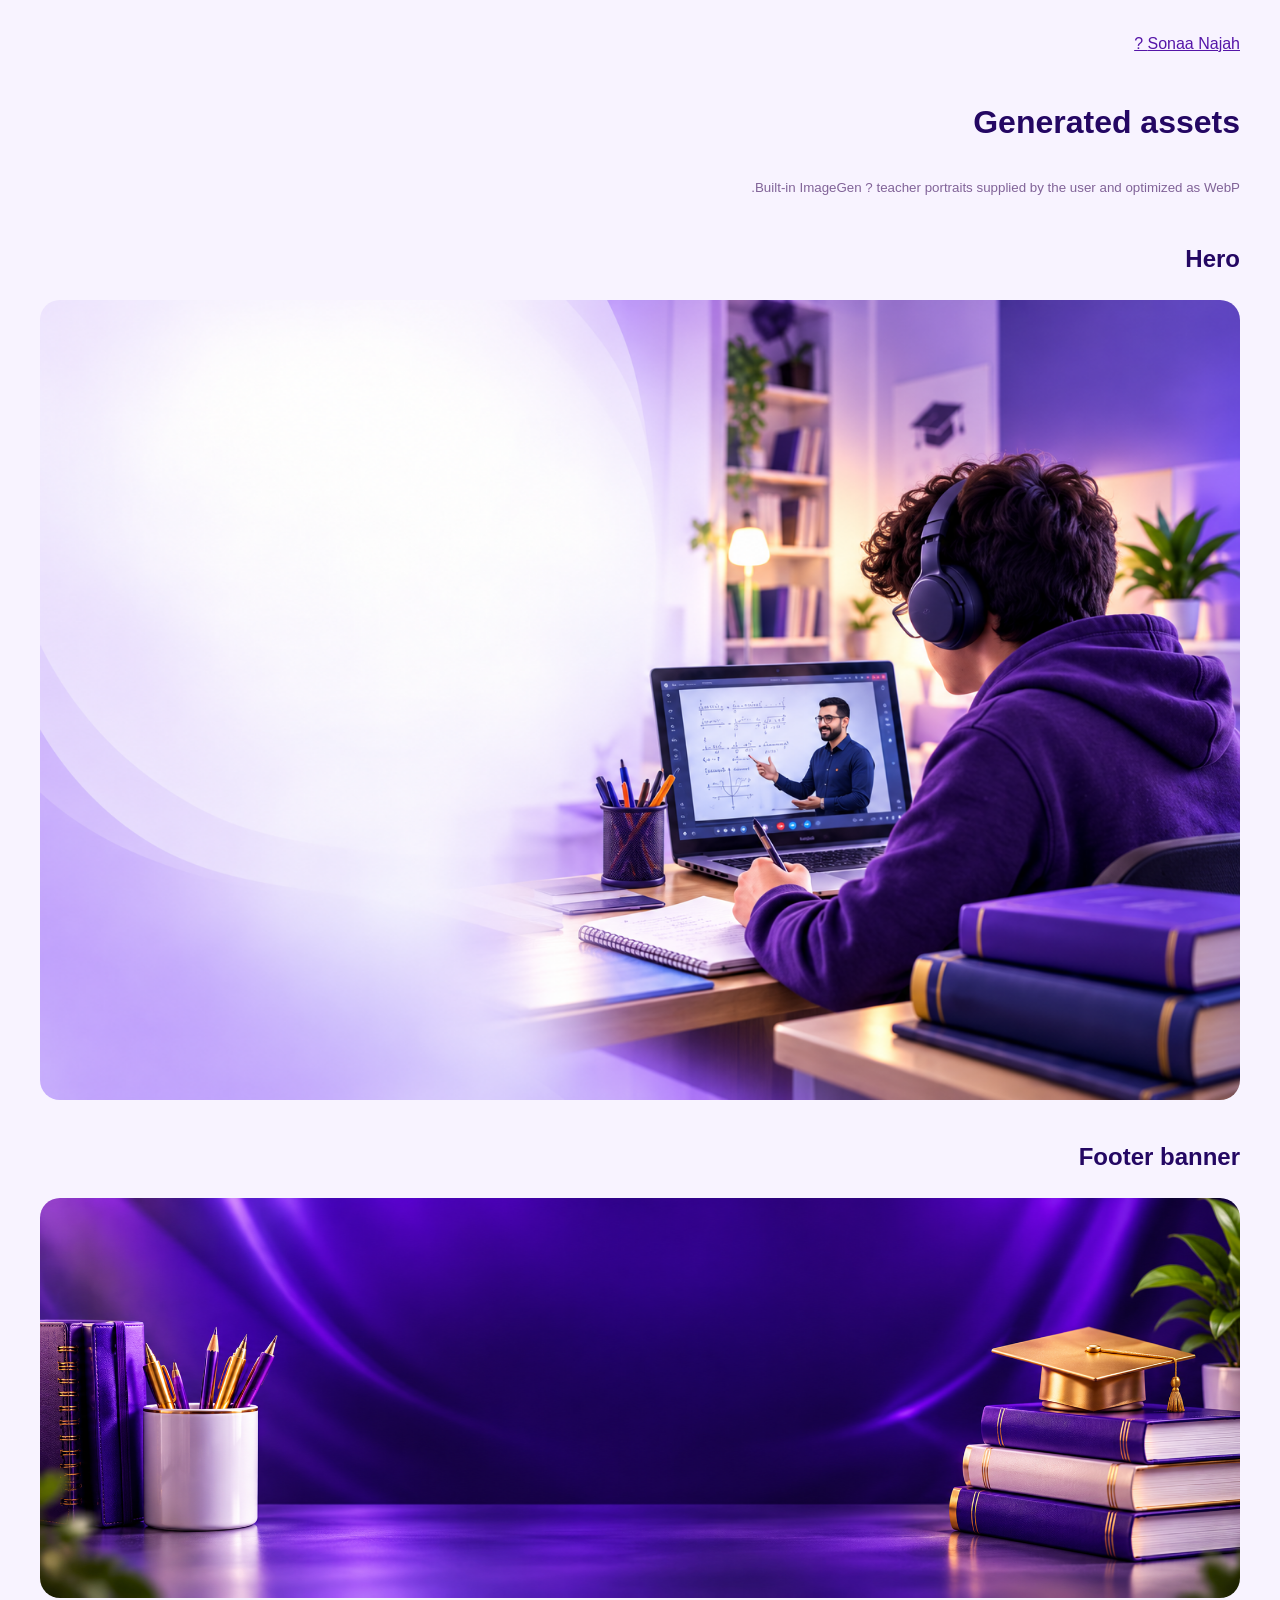
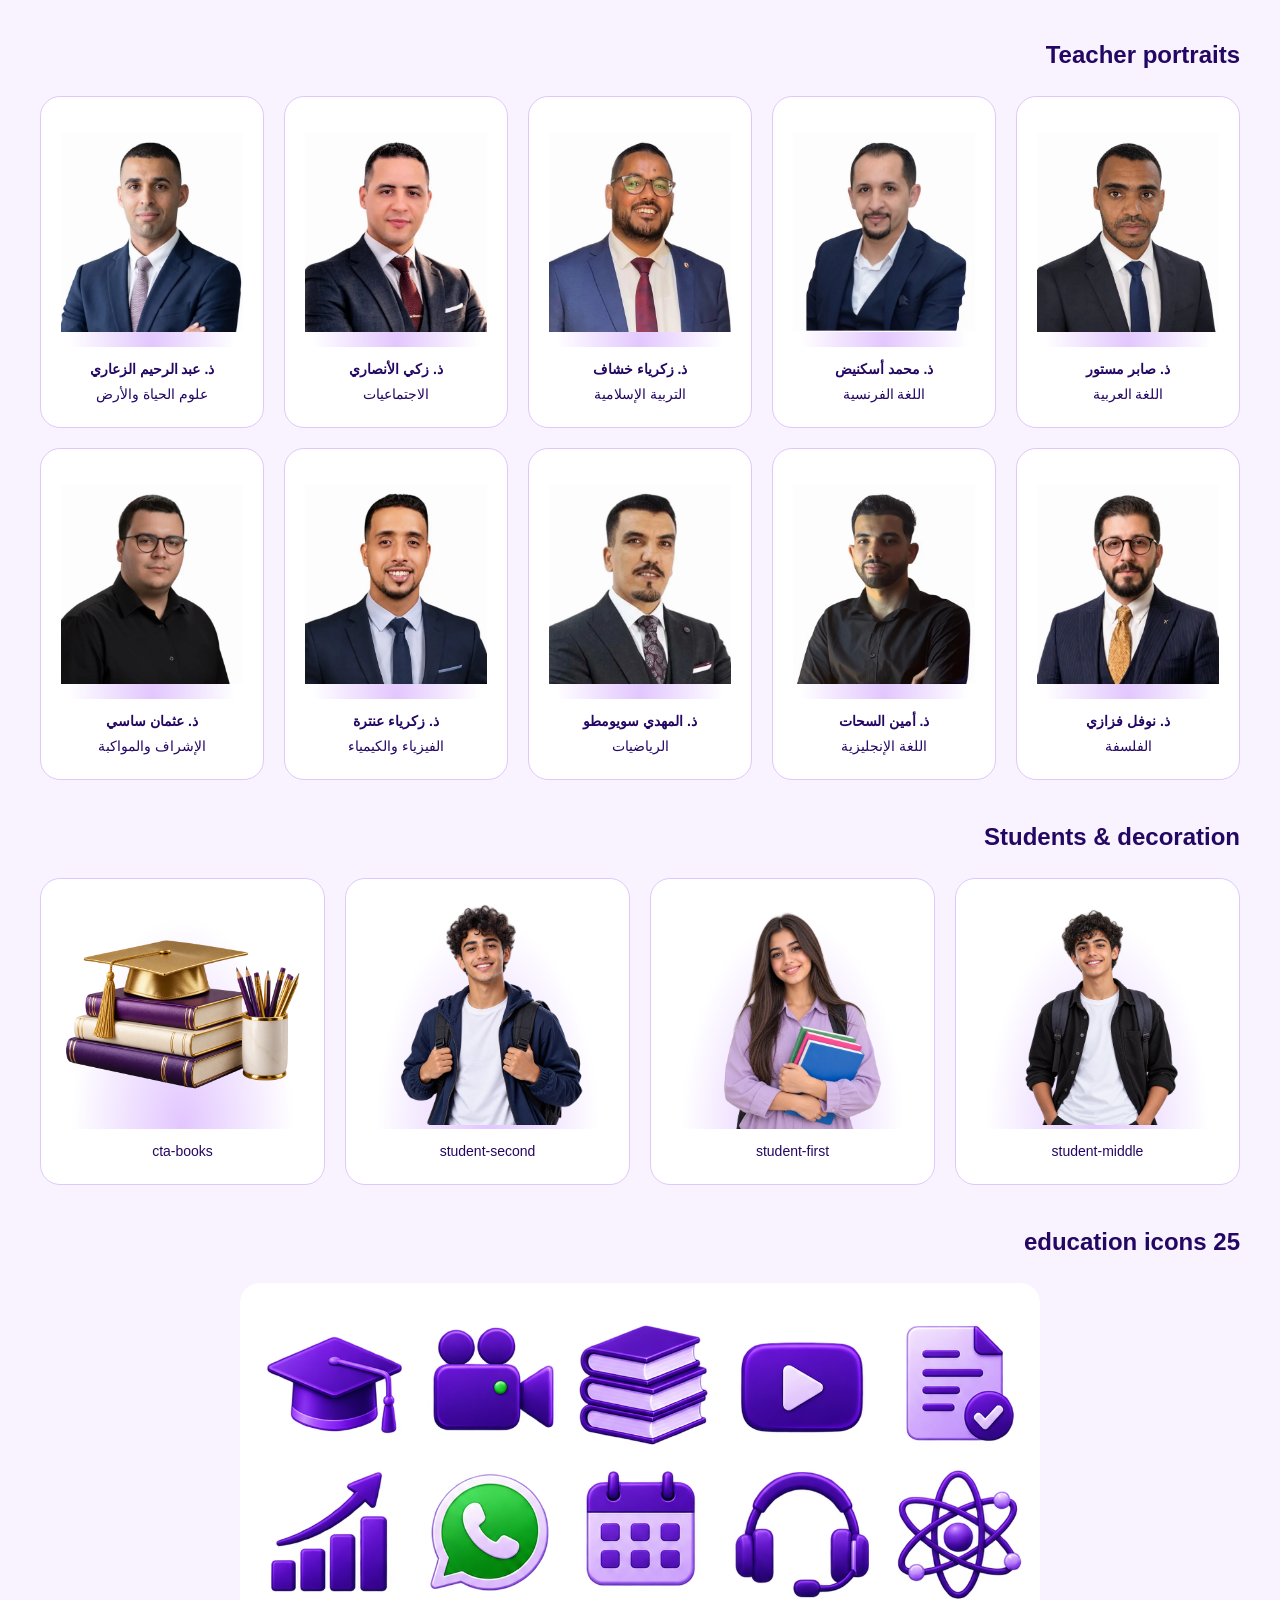
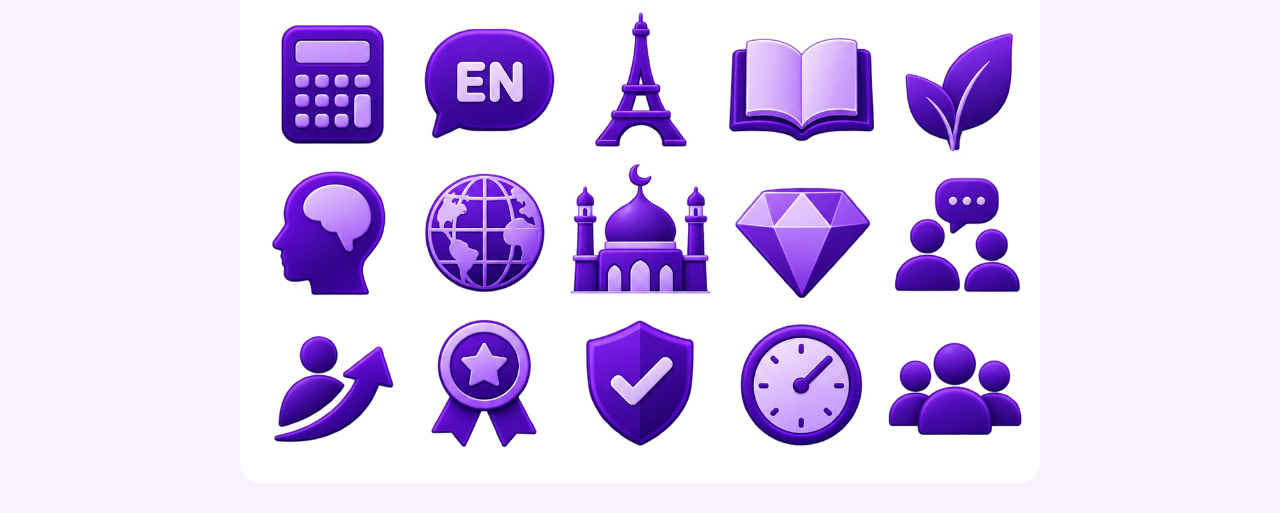
==== commit a1138ab2: "Correct teacher names" ====
--- a/assets-preview.html
+++ b/assets-preview.html
@@ -1 +1 @@
-<!doctype html><html lang="ar" dir="rtl"><meta charset="utf-8"><meta name="viewport" content="width=device-width,initial-scale=1"><title>Sonaa Najah - Asset review</title><style>body{font:16px Arial,sans-serif;background:#f8f3ff;color:#240763;margin:30px;line-height:1.8}main{max-width:1200px;margin:auto}a{color:#5515a8}.grid{display:grid;grid-template-columns:repeat(auto-fit,minmax(200px,1fr));gap:20px}figure{margin:0;background:white;border:1px solid #dfc8fb;border-radius:20px;padding:20px;text-align:center}figure img{width:100%;height:230px;object-fit:contain;background:radial-gradient(ellipse at bottom,#e2c6ff,transparent 65%)}.wide{display:block;width:100%;height:auto;border-radius:20px}.atlas{max-width:800px;margin:auto;background:white}h1,h2{margin-top:35px}figcaption{font-size:14px}small{color:#816398}</style><main><a href="index.html">Sonaa Najah ?</a><h1>Generated assets</h1><small>Built-in ImageGen ? teacher portraits supplied by the user and optimized as WebP.</small><h2>Hero</h2><img class="wide" src="assets/images/hero-generated.png" alt="Hero"><h2>Footer banner</h2><img class="wide" src="assets/images/footer-banner-generated.png" alt="Footer banner"><h2>Teacher portraits</h2><div class="grid"><figure><img src="assets/images/teacher-0-photo.webp" alt="ذ. صابر مستور"><figcaption><strong>ذ. صابر مستور</strong><br>اللغة العربية</figcaption></figure><figure><img src="assets/images/teacher-1-photo.webp" alt="ذ. محمد أسكنيض"><figcaption><strong>ذ. محمد أسكنيض</strong><br>اللغة الفرنسية</figcaption></figure><figure><img src="assets/images/teacher-2-photo.webp" alt="ذ. زكرياء خشاش"><figcaption><strong>ذ. زكرياء خشاش</strong><br>التربية الإسلامية</figcaption></figure><figure><img src="assets/images/teacher-3-photo.webp" alt="ذ. زكي الأنصاري"><figcaption><strong>ذ. زكي الأنصاري</strong><br>الاجتماعيات</figcaption></figure><figure><img src="assets/images/teacher-4-photo.webp" alt="ذ. عبد الرحيم الزعاري"><figcaption><strong>ذ. عبد الرحيم الزعاري</strong><br>علوم الحياة والأرض</figcaption></figure><figure><img src="assets/images/teacher-5-photo.webp" alt="ذ. نوفل فزازي"><figcaption><strong>ذ. نوفل فزازي</strong><br>الفلسفة</figcaption></figure><figure><img src="assets/images/teacher-6-photo.webp" alt="ذ. أمين السحات"><figcaption><strong>ذ. أمين السحات</strong><br>اللغة الإنجليزية</figcaption></figure><figure><img src="assets/images/teacher-7-photo.webp" alt="ذ. المهدي سويومطو"><figcaption><strong>ذ. المهدي سويومطو</strong><br>الرياضيات</figcaption></figure><figure><img src="assets/images/teacher-8-photo.webp" alt="ذ. زكرياء عنترة"><figcaption><strong>ذ. زكرياء عنترة</strong><br>الفيزياء والكيمياء</figcaption></figure><figure><img src="assets/images/teacher-9-photo.webp" alt="ذ. عثمان سلاسي"><figcaption><strong>ذ. عثمان سلاسي</strong><br>الإشراف والمواكبة</figcaption></figure></div><h2>Students & decoration</h2><div class="grid"><figure><img src="assets/images/student-middle.png" alt="student-middle"><figcaption>student-middle</figcaption></figure><figure><img src="assets/images/student-first.png" alt="student-first"><figcaption>student-first</figcaption></figure><figure><img src="assets/images/student-second.png" alt="student-second"><figcaption>student-second</figcaption></figure><figure><img src="assets/images/cta-books.png" alt="cta-books"><figcaption>cta-books</figcaption></figure></div><h2>25 education icons</h2><img class="wide atlas" src="assets/icons/education-atlas.png" alt="25 icon education atlas"></main></html>+<!doctype html><html lang="ar" dir="rtl"><meta charset="utf-8"><meta name="viewport" content="width=device-width,initial-scale=1"><title>Sonaa Najah - Asset review</title><style>body{font:16px Arial,sans-serif;background:#f8f3ff;color:#240763;margin:30px;line-height:1.8}main{max-width:1200px;margin:auto}a{color:#5515a8}.grid{display:grid;grid-template-columns:repeat(auto-fit,minmax(200px,1fr));gap:20px}figure{margin:0;background:white;border:1px solid #dfc8fb;border-radius:20px;padding:20px;text-align:center}figure img{width:100%;height:230px;object-fit:contain;background:radial-gradient(ellipse at bottom,#e2c6ff,transparent 65%)}.wide{display:block;width:100%;height:auto;border-radius:20px}.atlas{max-width:800px;margin:auto;background:white}h1,h2{margin-top:35px}figcaption{font-size:14px}small{color:#816398}</style><main><a href="index.html">Sonaa Najah ?</a><h1>Generated assets</h1><small>Built-in ImageGen ? teacher portraits supplied by the user and optimized as WebP.</small><h2>Hero</h2><img class="wide" src="assets/images/hero-generated.png" alt="Hero"><h2>Footer banner</h2><img class="wide" src="assets/images/footer-banner-generated.png" alt="Footer banner"><h2>Teacher portraits</h2><div class="grid"><figure><img src="assets/images/teacher-0-photo.webp" alt="ذ. صابر مستور"><figcaption><strong>ذ. صابر مستور</strong><br>اللغة العربية</figcaption></figure><figure><img src="assets/images/teacher-1-photo.webp" alt="ذ. محمد أسكنيض"><figcaption><strong>ذ. محمد أسكنيض</strong><br>اللغة الفرنسية</figcaption></figure><figure><img src="assets/images/teacher-2-photo.webp" alt="ذ. زكرياء خشاف"><figcaption><strong>ذ. زكرياء خشاف</strong><br>التربية الإسلامية</figcaption></figure><figure><img src="assets/images/teacher-3-photo.webp" alt="ذ. زكي الأنصاري"><figcaption><strong>ذ. زكي الأنصاري</strong><br>الاجتماعيات</figcaption></figure><figure><img src="assets/images/teacher-4-photo.webp" alt="ذ. عبد الرحيم الزعاري"><figcaption><strong>ذ. عبد الرحيم الزعاري</strong><br>علوم الحياة والأرض</figcaption></figure><figure><img src="assets/images/teacher-5-photo.webp" alt="ذ. نوفل فزازي"><figcaption><strong>ذ. نوفل فزازي</strong><br>الفلسفة</figcaption></figure><figure><img src="assets/images/teacher-6-photo.webp" alt="ذ. أمين السحات"><figcaption><strong>ذ. أمين السحات</strong><br>اللغة الإنجليزية</figcaption></figure><figure><img src="assets/images/teacher-7-photo.webp" alt="ذ. المهدي سويومطو"><figcaption><strong>ذ. المهدي سويومطو</strong><br>الرياضيات</figcaption></figure><figure><img src="assets/images/teacher-8-photo.webp" alt="ذ. زكرياء عنترة"><figcaption><strong>ذ. زكرياء عنترة</strong><br>الفيزياء والكيمياء</figcaption></figure><figure><img src="assets/images/teacher-9-photo.webp" alt="ذ. عثمان ساسي"><figcaption><strong>ذ. عثمان ساسي</strong><br>الإشراف والمواكبة</figcaption></figure></div><h2>Students & decoration</h2><div class="grid"><figure><img src="assets/images/student-middle.png" alt="student-middle"><figcaption>student-middle</figcaption></figure><figure><img src="assets/images/student-first.png" alt="student-first"><figcaption>student-first</figcaption></figure><figure><img src="assets/images/student-second.png" alt="student-second"><figcaption>student-second</figcaption></figure><figure><img src="assets/images/cta-books.png" alt="cta-books"><figcaption>cta-books</figcaption></figure></div><h2>25 education icons</h2><img class="wide atlas" src="assets/icons/education-atlas.png" alt="25 icon education atlas"></main></html>
